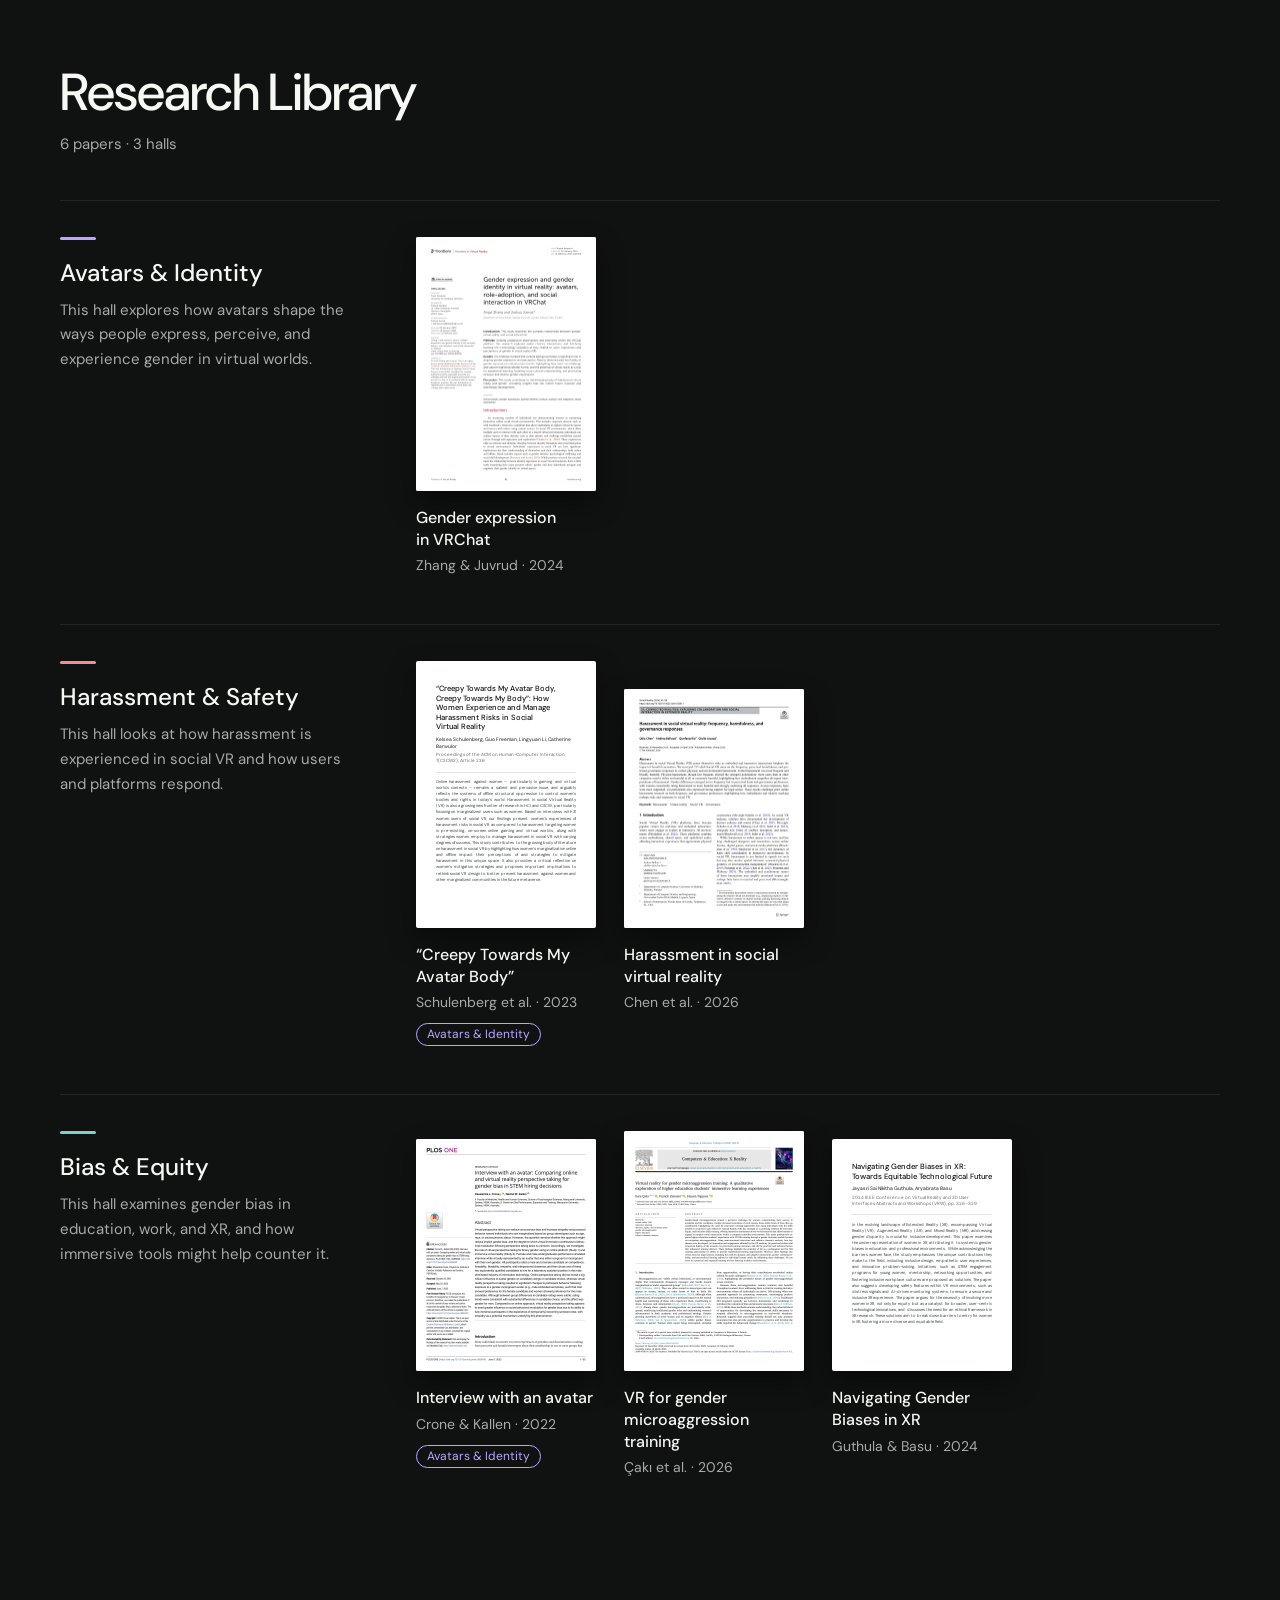
==== index.html @ 7d6eee31 "Publish the Research Library reader, panels and generators The four CC BY papers open as flipbooks. " ====
<!doctype html>
<html lang="en">
<head>
<meta charset="utf-8">
<meta name="viewport" content="width=device-width, initial-scale=1, viewport-fit=cover">
<meta name="robots" content="noindex">
<meta name="color-scheme" content="dark">
<meta name="theme-color" content="#101111">
<title>Research Library</title>
<link rel="icon" href="data:image/svg+xml,%3Csvg xmlns='http://www.w3.org/2000/svg' viewBox='0 0 32 32'%3E%3Crect width='32' height='32' rx='6' fill='%23101111'/%3E%3Cpath d='M8 9h7v14H8zM17 9h7v14h-7z' fill='%23f7f7f4'/%3E%3C/svg%3E">
<link rel="preconnect" href="https://fonts.googleapis.com">
<link rel="preconnect" href="https://fonts.gstatic.com" crossorigin>
<!-- Loaded without blocking scripts; app.js shows a view once the font is ready (or after 500 ms). -->
<link id="font-css" rel="preload" as="style" href="https://fonts.googleapis.com/css2?family=DM+Sans:wght@400;500;600&display=swap" onload="this.onload=null;this.rel='stylesheet'">
<script src="data/papers.js"></script>
<script>
  // A link to a paper hosted here starts fetching its cover and PDF.js while the page loads.
  // Keep the PDF.js URL in step with assets/pdf-pages.js.
  (() => {
    const id = new URLSearchParams(location.search).get('p');
    if (!window.MUSEUM?.papers?.find(paper => paper.id === id)?.pdf) return;
    const hint = (rel, href, extra) => document.head.append(Object.assign(document.createElement('link'), {rel, href}, extra));
    hint('preload', `covers/${id}.webp`, {as: 'image'});
    hint('preconnect', 'https://cdn.jsdelivr.net', {crossOrigin: 'anonymous'});
    hint('modulepreload', 'https://cdn.jsdelivr.net/npm/pdfjs-dist@4.10.38/legacy/build/pdf.min.mjs', {crossOrigin: 'anonymous'});
  })();
</script>
<link rel="stylesheet" href="assets/site.css">
<link rel="modulepreload" href="assets/flipbook.js">
<link rel="modulepreload" href="assets/pdf-pages.js">
<link rel="modulepreload" href="assets/read-mode.js">
<script type="module" src="assets/app.js"></script>
</head>
<body>
<noscript><p class="noscript">The Research Library needs JavaScript to show papers.</p></noscript>

<div id="library" class="library" hidden>
  <header class="library-header">
    <h1>Research Library</h1>
    <p class="library-count"></p>
  </header>
  <div class="halls"></div>
</div>

<div id="notice" class="notice" hidden>
  <h1 class="notice-title"></h1>
  <p class="notice-text"></p>
  <a class="notice-link" href="./">Browse the Research Library</a>
</div>

<div id="reader" class="reader" hidden>
  <header class="toolbar">
    <div class="paper-heading">
      <h1 class="paper-title"></h1>
      <p class="paper-meta"></p>
    </div>
    <div class="pager">
      <button type="button" class="icon-button" data-previous aria-label="Previous page" title="Previous page" aria-disabled="true">
        <svg viewBox="0 0 24 24" aria-hidden="true" focusable="false"><path d="M14.5 5.5 8 12l6.5 6.5"/></svg>
      </button>
      <output class="counter" aria-live="polite" aria-atomic="true"></output>
      <button type="button" class="icon-button" data-next aria-label="Next page" title="Next page" aria-disabled="true">
        <svg viewBox="0 0 24 24" aria-hidden="true" focusable="false"><path d="M9.5 5.5 16 12l-6.5 6.5"/></svg>
      </button>
    </div>
    <div class="actions">
      <button type="button" class="icon-button icon-button--labelled" data-read aria-haspopup="dialog" aria-label="Read mode" title="Read mode" disabled>
        <svg viewBox="0 0 24 24" aria-hidden="true" focusable="false"><circle cx="10.5" cy="10.5" r="6"/><path d="m15 15 5 5M8 10.5h5M10.5 8v5"/></svg>
        <span class="button-label">Read</span>
      </button>
      <button type="button" class="icon-button" data-open-tab aria-label="Open full screen" title="Open full screen" hidden>
        <svg viewBox="0 0 24 24" aria-hidden="true" focusable="false"><path d="M14 4h6v6M20 4l-8.5 8.5M18 14.5V19a1 1 0 0 1-1 1H5a1 1 0 0 1-1-1V7a1 1 0 0 1 1-1h4.5"/></svg>
      </button>
      <button type="button" class="icon-button" data-fullscreen aria-label="Full screen" title="Full screen" aria-pressed="false" hidden>
        <svg class="icon-enter" viewBox="0 0 24 24" aria-hidden="true" focusable="false"><path d="M4 9V4h5M15 4h5v5M20 15v5h-5M9 20H4v-5"/></svg>
        <svg class="icon-exit" viewBox="0 0 24 24" aria-hidden="true" focusable="false"><path d="M9 4v5H4M20 9h-5V4M15 20v-5h5M4 15h5v5"/></svg>
      </button>
      <button type="button" class="icon-button" data-info aria-haspopup="dialog" aria-label="Paper info" title="Paper info">
        <svg viewBox="0 0 24 24" aria-hidden="true" focusable="false"><circle cx="12" cy="12" r="8.5"/><path d="M12 11v5.5M12 7.6v.01"/></svg>
      </button>
      <button type="button" class="icon-button" data-close aria-label="Close" title="Close">
        <svg viewBox="0 0 24 24" aria-hidden="true" focusable="false"><path d="m6 6 12 12M18 6 6 18"/></svg>
      </button>
    </div>
  </header>

  <main class="stage">
    <div class="book"></div>
    <div class="stage-error" role="alert" hidden>
      <p>This paper can’t be shown here right now.</p>
      <a href="#" target="_blank" rel="noopener">Open the original article</a>
    </div>
    <div class="tp-frame" hidden>
      <article class="title-page" aria-labelledby="tp-title">
        <p class="tp-theme"></p>
        <h2 class="tp-title" id="tp-title"></h2>
        <p class="tp-authors"></p>
        <p class="tp-venue"></p>
        <a class="tp-link" href="#" target="_blank" rel="noopener"><span class="tp-link-label"></span><span class="visually-hidden"> (opens in a new tab)</span><svg viewBox="0 0 24 24" aria-hidden="true" focusable="false"><path d="M7 17 17 7M9 7h8v8"/></svg></a>
        <p class="tp-license"></p>
        <div class="tp-abstract"></div>
      </article>
    </div>
  </main>

  <dialog class="read-mode" aria-label="Read mode">
    <div class="rm-bar">
      <p class="rm-position"><span class="rm-position-label">Page</span> <output class="rm-indicator" aria-live="polite" aria-atomic="true"></output></p>
      <div class="rm-zoom-controls">
        <button type="button" class="icon-button" data-zoom-out aria-label="Zoom out" title="Zoom out">
          <svg viewBox="0 0 24 24" aria-hidden="true" focusable="false"><path d="M6 12h12"/></svg>
        </button>
        <output class="rm-zoom" aria-live="polite">Fit</output>
        <button type="button" class="icon-button" data-zoom-in aria-label="Zoom in" title="Zoom in">
          <svg viewBox="0 0 24 24" aria-hidden="true" focusable="false"><path d="M6 12h12M12 6v12"/></svg>
        </button>
      </div>
      <div class="rm-actions">
        <button type="button" class="icon-button" data-read-close aria-label="Close read mode" title="Close read mode">
          <svg viewBox="0 0 24 24" aria-hidden="true" focusable="false"><path d="m6 6 12 12M18 6 6 18"/></svg>
        </button>
      </div>
    </div>
    <div class="rm-scroll" tabindex="0" role="region" aria-label="Pages">
      <div class="rm-column"></div>
    </div>
  </dialog>

  <dialog class="info" aria-labelledby="info-title">
    <div class="info-body">
      <button type="button" class="icon-button info-close" data-info-close aria-label="Close paper info" title="Close">
        <svg viewBox="0 0 24 24" aria-hidden="true" focusable="false"><path d="m6 6 12 12M18 6 6 18"/></svg>
      </button>
      <h2 class="info-title" id="info-title"></h2>
      <p class="info-authors"></p>
      <dl class="info-details">
        <div data-row><dt>Published in</dt><dd class="info-venue"></dd></div>
        <div data-row><dt>Year</dt><dd class="info-year"></dd></div>
        <div data-row><dt>License</dt><dd class="info-license"></dd></div>
      </dl>
      <p class="info-links">
        <a class="info-link" data-original href="#" target="_blank" rel="noopener">Original article</a>
        <a class="info-link" data-download href="#">Download PDF</a>
      </p>
    </div>
  </dialog>

  <div class="toast" role="status" aria-live="polite"></div>
</div>
</body>
</html>
---- assets/site.css ----
:root {
  --bg: #101111;
  --raised: #181a1a;
  --hover: #242727;
  --line: #222525;
  --text: #f7f7f4;
  --muted: #a6aba8;
  --accent: #ef8f9b;
  --paper: #ffffff;
  --paper-ink: #101111;
  --paper-muted: #626764;
  --paper-line: #e2e4e1;
  --sans: 'DM Sans', system-ui, -apple-system, 'Segoe UI', Roboto, Arial, sans-serif;
  --reveal: filter 1000ms cubic-bezier(.2, .65, .3, 1);
  color-scheme: dark;
}

*, *::before, *::after { box-sizing: border-box; }
html {
  background: var(--bg);
  color: var(--text);
  font-family: var(--sans);
  font-size: 16px;
  line-height: 1.5;
  -webkit-text-size-adjust: 100%;
  text-size-adjust: 100%;
}
body { margin: 0; background: var(--bg); }
[hidden] { display: none !important; }
a { color: inherit; }
button { font: inherit; color: inherit; }
:focus-visible { outline: 2px solid var(--accent); outline-offset: 3px; }
.noscript { padding: 40px 24px; text-align: center; color: var(--muted); }
.visually-hidden { position: absolute; width: 1px; height: 1px; overflow: hidden; clip-path: inset(50%); white-space: nowrap; }

/* Buttons */
.icon-button {
  display: inline-flex;
  align-items: center;
  justify-content: center;
  gap: 8px;
  min-width: 44px;
  min-height: 44px;
  padding: 0 10px;
  border: 0;
  border-radius: 4px;
  background: transparent;
  color: inherit;
  cursor: pointer;
  -webkit-tap-highlight-color: transparent;
}
.icon-button svg {
  flex: none;
  width: 22px;
  height: 22px;
  fill: none;
  stroke: currentColor;
  stroke-width: 1.7;
  stroke-linecap: round;
  stroke-linejoin: round;
}
.icon-button:focus-visible { outline-offset: 2px; }
.icon-button:disabled,
.icon-button[aria-disabled="true"] { opacity: .28; cursor: default; }
.icon-button--labelled { padding: 0 14px 0 10px; }
.button-label { font-size: 14px; font-weight: 500; letter-spacing: .01em; }
/* Hover feedback only where the pointer can hover; after a tap it would stick. */
@media (hover: hover) {
  .icon-button:hover { color: var(--accent); background: var(--hover); }
  .icon-button:disabled:hover,
  .icon-button[aria-disabled="true"]:hover { color: inherit; background: transparent; }
}

/* Pill links: the actions of the info dialog, the load error and the not-found page */
.info-link,
.stage-error a,
.notice-link {
  display: inline-flex;
  align-items: center;
  min-height: 44px;
  padding: 0 18px;
  border: 1px solid var(--accent);
  border-radius: 999px;
  color: var(--accent);
  font-size: 14px;
  font-weight: 500;
  text-decoration: none;
}
@media (hover: hover) {
  .info-link:hover,
  .stage-error a:hover,
  .notice-link:hover { background: var(--accent); color: var(--bg); }
}

/* Reader */
html.is-reader,
html.is-reader body { height: 100%; overflow: hidden; overscroll-behavior: none; }
.reader { position: fixed; inset: 0; display: flex; flex-direction: column; background: var(--bg); }
.toolbar,
.rm-bar {
  flex: none;
  display: grid;
  grid-template-columns: minmax(0, 1fr) auto minmax(0, 1fr);
  align-items: center;
  gap: 12px;
  min-height: 60px;
  padding: max(8px, env(safe-area-inset-top)) max(16px, env(safe-area-inset-right)) 8px max(16px, env(safe-area-inset-left));
  background: var(--bg);
  border-bottom: 1px solid var(--line);
}
.paper-heading { grid-column: 1; min-width: 0; }
.paper-title,
.paper-meta { margin: 0; white-space: nowrap; overflow: hidden; text-overflow: ellipsis; }
.paper-title { font-size: 15px; font-weight: 500; line-height: 1.3; }
.paper-meta { margin-top: 2px; font-size: 13px; line-height: 1.3; color: var(--muted); }
.pager { grid-column: 2; display: flex; align-items: center; gap: 4px; }
.counter { min-width: 6.2em; text-align: center; font-size: 15px; font-variant-numeric: tabular-nums; white-space: nowrap; }
.counter.is-status { color: var(--muted); }
.actions { grid-column: 3; display: flex; align-items: center; justify-content: flex-end; gap: 2px; }
[data-fullscreen] .icon-exit,
[data-fullscreen][aria-pressed="true"] .icon-enter { display: none; }
[data-fullscreen][aria-pressed="true"] .icon-exit { display: block; }

.stage { position: relative; flex: 1; min-height: 0; overflow: hidden; }
.book {
  position: absolute;
  left: 0;
  top: 0;
  will-change: transform;
  isolation: isolate;
  pointer-events: none;
  user-select: none;
  -webkit-user-select: none;
  /* Follows the visible outline: single cover, spread, or turning sheet. */
  filter: drop-shadow(0 14px 26px rgba(0, 0, 0, .5));
}
.page { position: absolute; top: 0; width: var(--leaf-width); height: 100%; background: var(--paper); overflow: hidden; }
.page[data-side="left"],
.page[data-side="single"] { left: 0; }
.page[data-side="right"] { left: var(--leaf-width); }
.page canvas { display: block; width: 100%; height: 100%; transition: var(--reveal); }
.page.is-blurred canvas { filter: blur(6px); }
/* Mouse dragging controls only the turning sheet; the book remains anchored. */
.book .page[aria-hidden="false"] { pointer-events: auto; cursor: grab; }
.stage.is-dragging,
.stage.is-dragging .page { cursor: grabbing; }
.leaf { position: absolute; inset: 0; z-index: 2; pointer-events: none; }
.turn-canvas { position: absolute; inset: 0; display: block; width: 100%; height: 100%; }

.stage-error { position: absolute; inset: 0; display: grid; place-content: center; justify-items: center; gap: 14px; padding: 24px; text-align: center; }
.stage-error p { margin: 0; font-size: 17px; }

/* Title page of a paper read at its publisher. app.js sizes the page and sets
   --s, the type scale; a small stage turns it into a plain column. */
html.is-publisher .stage { overflow: hidden auto; overscroll-behavior: contain; scrollbar-width: thin; }
/* Gutters on both sides, so a page that scrolls stays centred like the book's cover. */
html.is-publisher .stage:not(:has(> .is-column)) { scrollbar-gutter: stable both-edges; }
html.is-publisher .stage:focus:not(:focus-visible) { outline: none; }
html.is-publisher .stage:focus-visible { outline-offset: -2px; }
.tp-frame { display: flex; min-height: 100%; padding: 28px 32px; }
.title-page {
  --s: 1;
  flex: none;
  display: flex;
  flex-direction: column;
  margin: auto;
  padding: calc(46px * var(--s)) calc(46px * var(--s)) calc(38px * var(--s));
  background: var(--paper);
  color: var(--paper-ink);
  box-shadow: 0 14px 26px rgba(0, 0, 0, .5);
}
.title-page :focus-visible { outline-color: var(--theme-ink); }
.tp-theme { margin: 0; font-size: max(11px, calc(11.5px * var(--s))); font-weight: 500; line-height: 1.3; letter-spacing: .14em; text-transform: uppercase; color: var(--theme-ink); }
.tp-title { margin: calc(14px * var(--s)) 0 0; font-size: calc(22px * var(--s)); font-weight: 500; line-height: 1.27; text-wrap: pretty; }
.tp-authors { margin: calc(14px * var(--s)) 0 0; font-size: calc(15px * var(--s)); font-weight: 500; line-height: 1.45; }
.tp-venue { margin: calc(3px * var(--s)) 0 0; font-size: max(12px, calc(13.5px * var(--s))); line-height: 1.45; color: var(--paper-muted); text-wrap: pretty; }
.tp-abstract { margin-top: calc(24px * var(--s)); padding-top: calc(22px * var(--s)); border-top: 1px solid var(--paper-line); font-size: calc(15px * var(--s)); line-height: 1.6; }
.tp-abstract p { margin: 0; text-wrap: pretty; }
.tp-abstract p + p { margin-top: .7em; }
.tp-link {
  align-self: flex-start;
  display: inline-flex;
  align-items: center;
  gap: .45em;
  min-height: calc(44px * var(--s));
  margin-top: calc(20px * var(--s));
  padding: 0 calc(15px * var(--s)) 0 calc(18px * var(--s));
  border: 1px solid var(--theme-ink);
  border-radius: 999px;
  color: var(--theme-ink);
  font-size: max(13px, calc(14px * var(--s)));
  font-weight: 500;
  text-decoration: none;
}
.tp-link svg { flex: none; width: 1.2em; height: 1.2em; fill: none; stroke: currentColor; stroke-width: 1.8; stroke-linecap: round; stroke-linejoin: round; }
@media (hover: hover) {
  .tp-link:hover { background: var(--theme-ink); color: var(--paper); }
}
.tp-license { margin: calc(10px * var(--s)) 0 0; font-size: max(11px, calc(12px * var(--s))); line-height: 1.45; color: var(--paper-muted); }
/* The column keeps the book's small-stage gutters and a 640px measure. */
.tp-frame.is-column { padding: 12px 12px 24px; }
.tp-frame.is-column .title-page { flex: 1 1 auto; width: 100%; max-width: 688px; min-width: 0; margin: 0 auto; padding: 26px 24px 32px; }

.toast {
  position: fixed;
  left: 50%;
  bottom: max(24px, calc(env(safe-area-inset-bottom) + 12px));
  z-index: 10;
  max-width: calc(100% - 32px);
  padding: 12px 18px;
  border-radius: 6px;
  background: var(--text);
  color: var(--bg);
  font-size: 14px;
  font-weight: 500;
  box-shadow: 0 10px 30px rgba(0, 0, 0, .4);
  opacity: 0;
  transform: translate(-50%, 8px);
  transition: opacity .2s ease, transform .2s ease;
  pointer-events: none;
}
.toast.is-visible { opacity: 1; transform: translate(-50%, 0); }

/* Read mode */
.read-mode {
  position: fixed;
  inset: 0;
  width: 100%;
  height: 100%;
  max-width: none;
  max-height: none;
  margin: 0;
  padding: 0;
  border: 0;
  overflow: hidden;
  background: #0b0c0c;
  color: var(--text);
}
.read-mode[open] { display: flex; flex-direction: column; }
/* The dialog itself is opaque, so its fade crosses over the book rather than through black. */
.read-mode::backdrop { background: transparent; }
.rm-position { grid-column: 1; margin: 0; font-size: 15px; font-variant-numeric: tabular-nums; white-space: nowrap; }
.rm-position-label { color: var(--muted); }
.rm-zoom-controls { grid-column: 2; display: flex; align-items: center; gap: 4px; }
.rm-zoom { min-width: 4.4em; text-align: center; font-size: 15px; font-variant-numeric: tabular-nums; }
.rm-actions { grid-column: 3; display: flex; justify-content: flex-end; }
.rm-scroll { position: relative; flex: 1; min-height: 0; overflow: auto; overscroll-behavior: contain; }
.rm-scroll:focus:not(:focus-visible) { outline: none; }
/* Inset, so the dialog's edges do not clip it. */
.rm-scroll:focus-visible { outline: 2px solid var(--accent); outline-offset: -2px; }
.rm-column {
  --gutter: 24px;
  display: flex;
  flex-direction: column;
  align-items: center;
  gap: 18px;
  width: max-content;
  min-width: 100%;
  padding: 20px var(--gutter) 56px;
}
.rm-page { position: relative; flex: none; overflow: hidden; background: var(--paper); box-shadow: 0 8px 22px rgba(0, 0, 0, .45); }
/* A page's canvases: one, or tiles when the render exceeds the canvas size limit. */
.rm-sheet { position: absolute; inset: 0; transition: var(--reveal); }
.rm-sheet.is-blurred { filter: blur(6px); }
.rm-canvas { position: absolute; display: block; }

/* PDF.js text layer: transparent text over the page, for selecting, searching and screen readers. */
.textLayer {
  position: absolute;
  inset: 0;
  z-index: 1;
  overflow: clip;
  line-height: 1;
  text-align: initial;
  -webkit-text-size-adjust: none;
  text-size-adjust: none;
  forced-color-adjust: none;
  transform-origin: 0 0;
  caret-color: CanvasText;
}
.textLayer :is(span, br) { position: absolute; color: transparent; white-space: pre; cursor: text; transform-origin: 0% 0%; }
.textLayer span.markedContent { top: 0; height: 0; }
.textLayer ::selection { background: rgba(0, 0, 255, .25); background: color-mix(in srgb, var(--accent) 45%, transparent); }
.textLayer br::selection { background: transparent; }

/* Paper info */
.info {
  width: min(560px, calc(100% - 32px));
  max-height: calc(100% - 32px);
  margin: auto;
  padding: 0;
  border: 1px solid var(--line);
  border-radius: 10px;
  background: var(--raised);
  color: var(--text);
  box-shadow: 0 24px 60px rgba(0, 0, 0, .5);
}
.info::backdrop { background: rgba(5, 6, 6, .66); }
.info-body { position: relative; padding: 28px 28px 26px; }
.info-close { position: absolute; top: 10px; right: 10px; }
.info-title { margin: 0 44px 10px 0; font-size: 20px; font-weight: 500; line-height: 1.35; text-wrap: pretty; }
.info-authors { margin: 0 0 20px; font-size: 15px; line-height: 1.55; color: var(--muted); }
.info-details { display: grid; gap: 10px; margin: 0 0 24px; }
.info-details > div { display: grid; grid-template-columns: 104px minmax(0, 1fr); gap: 12px; }
.info-details dt { padding-top: 2px; font-size: 13px; color: var(--muted); }
.info-details dd { margin: 0; font-size: 15px; line-height: 1.5; overflow-wrap: anywhere; }
.info-details a { color: var(--accent); text-underline-offset: 3px; }
.info-links { display: flex; flex-wrap: wrap; gap: 10px; margin: 0; }

/* Library */
.library { width: min(100% - 64px, 1160px); margin: 0 auto; padding: 64px 0 96px; }
.library-header { margin-bottom: 44px; }
.library-header h1 { margin: 0; font-size: clamp(34px, 4.4vw, 52px); font-weight: 500; line-height: 1.1; letter-spacing: -.02em; }
.library-count { margin: 12px 0 0; font-size: 15px; color: var(--muted); }
.hall { display: grid; grid-template-columns: minmax(220px, 300px) minmax(0, 1fr); gap: 28px 56px; padding: 36px 0 48px; border-top: 1px solid var(--line); }
.hall-head::before { content: ''; display: block; width: 36px; height: 3px; margin-bottom: 18px; border-radius: 2px; background: var(--accent); }
.hall-name { margin: 0 0 10px; font-size: 24px; font-weight: 500; line-height: 1.25; }
.hall-blurb { max-width: 34ch; margin: 0; font-size: 15px; line-height: 1.65; color: var(--muted); }
.cards { display: grid; grid-template-columns: repeat(auto-fill, minmax(176px, 1fr)); gap: 36px 28px; align-items: start; margin: 0; padding: 0; list-style: none; }
.card { display: block; color: inherit; text-decoration: none; }
/* Every cover keeps its page's shape and stands on a shelf of the hall's tallest one, so titles line up. */
.card-shelf { display: flex; align-items: flex-end; aspect-ratio: var(--shelf, .75); }
.card-cover {
  display: block;
  width: 100%;
  overflow: hidden;
  background: var(--paper);
  border-radius: 2px;
  box-shadow: 0 12px 28px rgba(0, 0, 0, .45);
  transition: transform .25s cubic-bezier(.2, .65, .3, 1);
}
.card-cover img { display: block; width: 100%; height: 100%; object-fit: cover; }
/* A typeset first page, for papers without a page image, set at page scale
   like the covers beside it; the abstract fills it as body text. */
.card-page { container-type: inline-size; display: flex; flex-direction: column; height: 100%; padding: 13% 11% 12%; color: var(--paper-ink); }
.card-page > span { display: block; }
.card-page-title { font-size: 5.4cqw; font-weight: 500; line-height: 1.25; text-wrap: pretty; }
.card-page-authors { margin-top: 3.6cqw; font-size: 3.5cqw; line-height: 1.4; }
.card-page-venue { margin-top: 1cqw; font-size: 3.2cqw; line-height: 1.4; color: var(--paper-muted); }
.card-page-abstract { flex: 1 1 0; min-height: 0; overflow: hidden; margin-top: 5cqw; padding-top: 4.5cqw; border-top: 1px solid var(--paper-line); font-size: 2.9cqw; line-height: 1.5; color: #3d4140; text-align: justify; }
.card-title { display: block; margin-top: 16px; font-size: 16px; font-weight: 500; line-height: 1.35; text-wrap: pretty; transition: color .2s ease; }
.card-meta { display: block; margin-top: 5px; font-size: 14px; color: var(--muted); }
.card-chips { display: flex; flex-wrap: wrap; gap: 6px; margin-top: 10px; }
.chip { padding: 1px 10px; border: 1px solid var(--chip); border-radius: 999px; font-size: 12px; line-height: 1.6; color: var(--chip); }
@media (hover: hover) {
  .card:hover .card-cover { transform: translateY(-3px); }
  .card:hover .card-title { color: var(--accent); }
}
.card:focus-visible { outline: none; }
.card:focus-visible .card-cover { outline: 2px solid var(--accent); outline-offset: 4px; }
.reveal { filter: blur(0); transition: var(--reveal); }
.reveal:not(.is-revealed) { filter: blur(6px); }

.notice { min-height: 100vh; min-height: 100dvh; display: grid; place-content: center; justify-items: center; gap: 14px; padding: 32px 24px; text-align: center; }
.notice-title { margin: 0; font-size: 28px; font-weight: 500; }
.notice-text { margin: 0; color: var(--muted); }
.notice-link { margin-top: 8px; }

/* Compact toolbars: icons only */
@media (max-width: 860px), (max-height: 480px) {
  .toolbar,
  .rm-bar { min-height: 52px; gap: 8px; padding-top: max(4px, env(safe-area-inset-top)); padding-bottom: 4px; }
  .button-label { display: none; }
  .icon-button--labelled { padding: 0 10px; }
}
@media (max-width: 600px) {
  .toolbar,
  .rm-bar { gap: 4px; padding-left: max(8px, env(safe-area-inset-left)); padding-right: max(8px, env(safe-area-inset-right)); }
  .icon-button { padding: 0; }
  .pager,
  .actions { gap: 0; }
  .counter { min-width: 5.4em; font-size: 14px; }
  .paper-title { font-size: 14px; }
  .paper-meta { font-size: 12px; }
  .rm-position-label { display: none; }
}
@media (max-width: 560px) {
  .toolbar { grid-template-columns: minmax(0, 1fr) auto auto; }
}
/* Tall phones: the title gets its own line above the pager. */
@media (max-width: 480px) and (min-height: 560px) {
  .toolbar { grid-template-columns: minmax(0, 1fr) auto; grid-template-areas: "heading actions" "pager pager"; row-gap: 0; }
  .paper-heading { grid-area: heading; padding-left: 4px; }
  .actions { grid-area: actions; }
  .pager { grid-area: pager; justify-content: center; }
}
@media (max-width: 760px) {
  .library { width: calc(100% - 40px); padding: 40px 0 64px; }
  .hall { grid-template-columns: minmax(0, 1fr); gap: 20px; padding: 28px 0 36px; }
  .hall-blurb { max-width: none; }
  .cards { grid-template-columns: repeat(2, minmax(0, 1fr)); gap: 28px 18px; }
}

@media (prefers-reduced-motion: reduce) {
  .page canvas,
  .rm-sheet,
  .reveal,
  .card-cover,
  .card-title,
  .toast { transition: none; }
  .page.is-blurred canvas,
  .rm-sheet.is-blurred,
  .reveal:not(.is-revealed) { filter: none; }
}
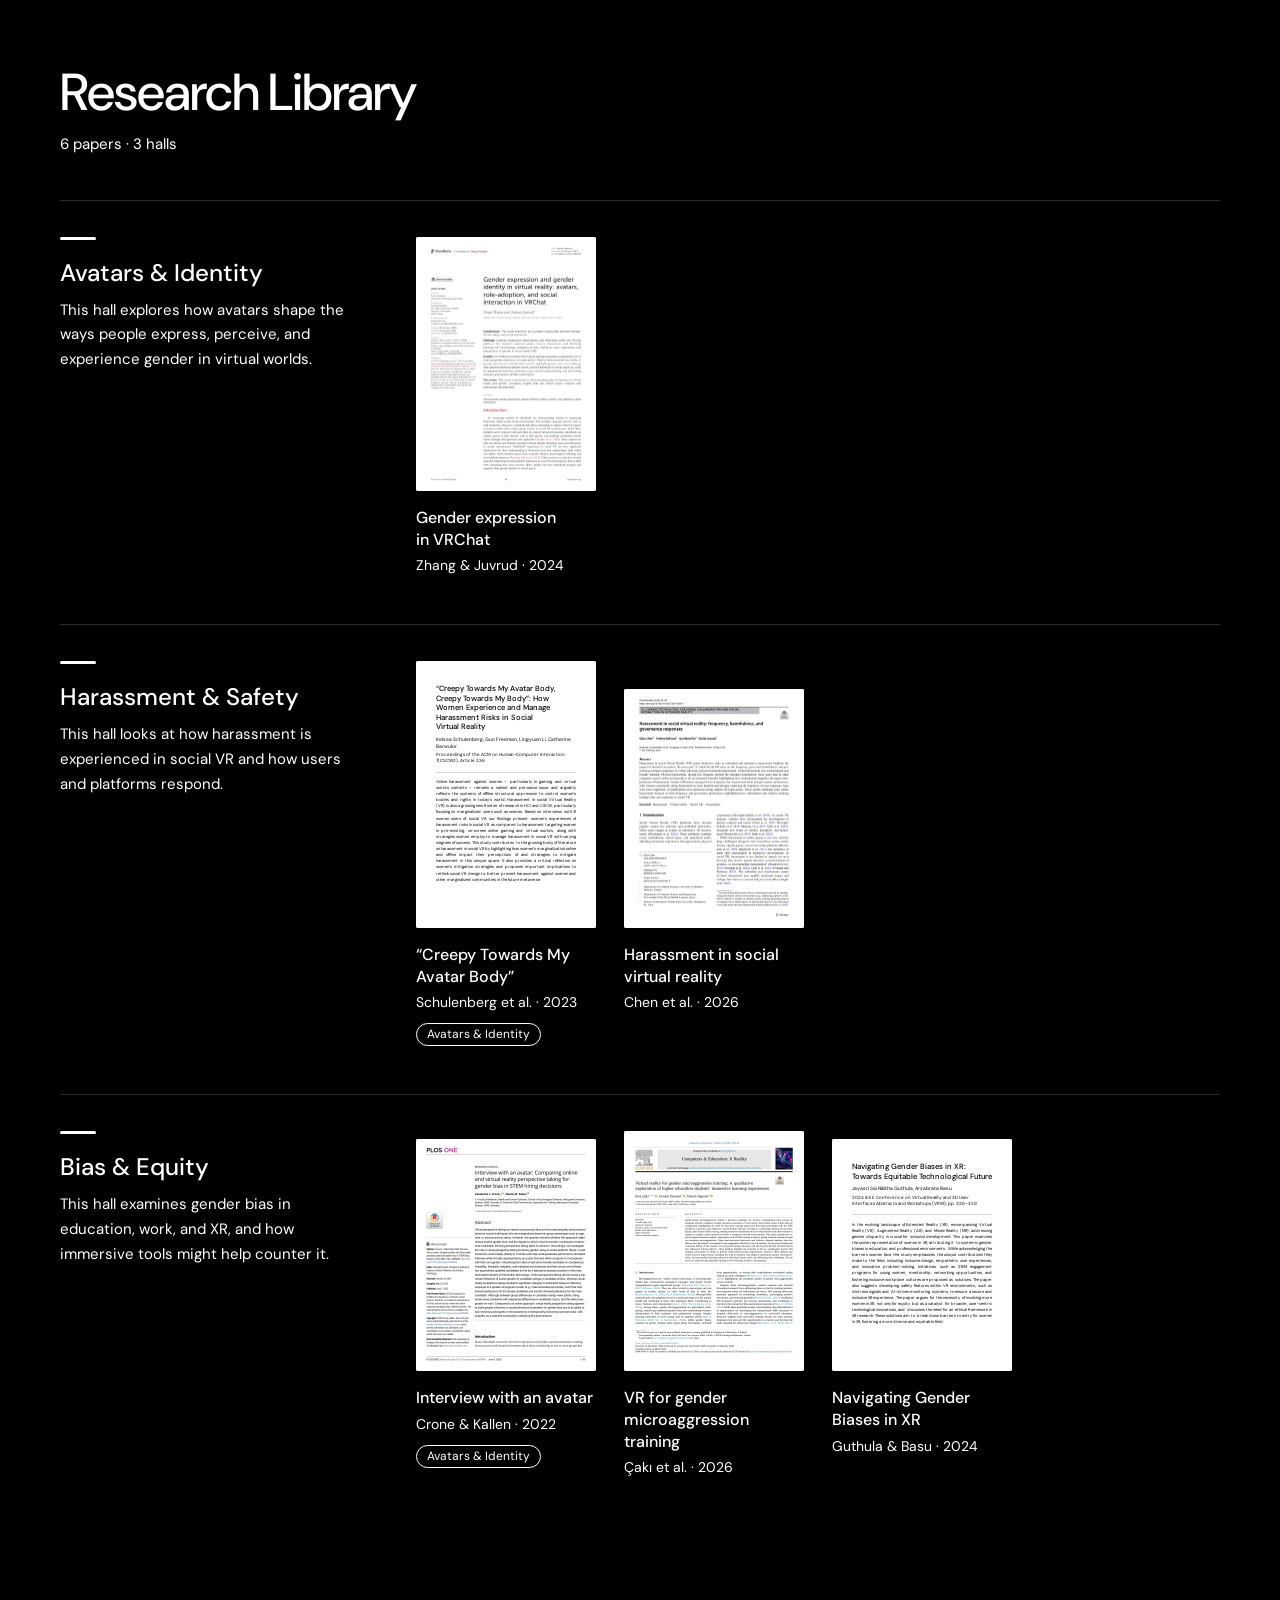
==== commit a4b8dd7b: "Restyle the reader: black page, white text, purple controls The toolbar keeps the paper title on the" ====
--- a/index.html
+++ b/index.html
@@ -5,9 +5,9 @@
 <meta name="viewport" content="width=device-width, initial-scale=1, viewport-fit=cover">
 <meta name="robots" content="noindex">
 <meta name="color-scheme" content="dark">
-<meta name="theme-color" content="#101111">
+<meta name="theme-color" content="#000000">
 <title>Research Library</title>
-<link rel="icon" href="data:image/svg+xml,%3Csvg xmlns='http://www.w3.org/2000/svg' viewBox='0 0 32 32'%3E%3Crect width='32' height='32' rx='6' fill='%23101111'/%3E%3Cpath d='M8 9h7v14H8zM17 9h7v14h-7z' fill='%23f7f7f4'/%3E%3C/svg%3E">
+<link rel="icon" href="data:image/svg+xml,%3Csvg xmlns='http://www.w3.org/2000/svg' viewBox='0 0 32 32'%3E%3Crect width='32' height='32' rx='6' fill='%23000000'/%3E%3Cpath d='M8 9h7v14H8zM17 9h7v14h-7z' fill='%23ffffff'/%3E%3C/svg%3E">
 <link rel="preconnect" href="https://fonts.googleapis.com">
 <link rel="preconnect" href="https://fonts.gstatic.com" crossorigin>
 <!-- Loaded without blocking scripts; app.js shows a view once the font is ready (or after 500 ms). -->
@@ -28,7 +28,6 @@
 <link rel="stylesheet" href="assets/site.css">
 <link rel="modulepreload" href="assets/flipbook.js">
 <link rel="modulepreload" href="assets/pdf-pages.js">
-<link rel="modulepreload" href="assets/read-mode.js">
 <script type="module" src="assets/app.js"></script>
 </head>
 <body>
@@ -54,34 +53,17 @@
       <h1 class="paper-title"></h1>
       <p class="paper-meta"></p>
     </div>
-    <div class="pager">
-      <button type="button" class="icon-button" data-previous aria-label="Previous page" title="Previous page" aria-disabled="true">
-        <svg viewBox="0 0 24 24" aria-hidden="true" focusable="false"><path d="M14.5 5.5 8 12l6.5 6.5"/></svg>
-      </button>
-      <output class="counter" aria-live="polite" aria-atomic="true"></output>
-      <button type="button" class="icon-button" data-next aria-label="Next page" title="Next page" aria-disabled="true">
-        <svg viewBox="0 0 24 24" aria-hidden="true" focusable="false"><path d="M9.5 5.5 16 12l-6.5 6.5"/></svg>
-      </button>
-    </div>
-    <div class="actions">
-      <button type="button" class="icon-button icon-button--labelled" data-read aria-haspopup="dialog" aria-label="Read mode" title="Read mode" disabled>
-        <svg viewBox="0 0 24 24" aria-hidden="true" focusable="false"><circle cx="10.5" cy="10.5" r="6"/><path d="m15 15 5 5M8 10.5h5M10.5 8v5"/></svg>
-        <span class="button-label">Read</span>
-      </button>
-      <button type="button" class="icon-button" data-open-tab aria-label="Open full screen" title="Open full screen" hidden>
-        <svg viewBox="0 0 24 24" aria-hidden="true" focusable="false"><path d="M14 4h6v6M20 4l-8.5 8.5M18 14.5V19a1 1 0 0 1-1 1H5a1 1 0 0 1-1-1V7a1 1 0 0 1 1-1h4.5"/></svg>
-      </button>
-      <button type="button" class="icon-button" data-fullscreen aria-label="Full screen" title="Full screen" aria-pressed="false" hidden>
-        <svg class="icon-enter" viewBox="0 0 24 24" aria-hidden="true" focusable="false"><path d="M4 9V4h5M15 4h5v5M20 15v5h-5M9 20H4v-5"/></svg>
-        <svg class="icon-exit" viewBox="0 0 24 24" aria-hidden="true" focusable="false"><path d="M9 4v5H4M20 9h-5V4M15 20v-5h5M4 15h5v5"/></svg>
-      </button>
-      <button type="button" class="icon-button" data-info aria-haspopup="dialog" aria-label="Paper info" title="Paper info">
-        <svg viewBox="0 0 24 24" aria-hidden="true" focusable="false"><circle cx="12" cy="12" r="8.5"/><path d="M12 11v5.5M12 7.6v.01"/></svg>
-      </button>
-      <button type="button" class="icon-button" data-close aria-label="Close" title="Close">
-        <svg viewBox="0 0 24 24" aria-hidden="true" focusable="false"><path d="m6 6 12 12M18 6 6 18"/></svg>
-      </button>
-    </div>
+    <nav class="actions" aria-label="Paper links">
+      <a class="icon-button" data-download href="#" aria-label="Download PDF" title="Download PDF" hidden>
+        <svg viewBox="0 0 24 24" aria-hidden="true" focusable="false"><path d="M12 4v11M7.5 10.5 12 15l4.5-4.5M5 19.5h14"/></svg>
+      </a>
+      <a class="icon-button" data-doi href="#" target="_blank" rel="noopener" aria-label="Open the article’s DOI page (opens in a new tab)" title="DOI" hidden>
+        <svg viewBox="0 0 24 24" aria-hidden="true" focusable="false"><path d="M10.6 13.4a3.6 3.6 0 0 0 5.1 0l3-3a3.6 3.6 0 0 0-5.1-5.1l-1.3 1.3M13.4 10.6a3.6 3.6 0 0 0-5.1 0l-3 3a3.6 3.6 0 0 0 5.1 5.1l1.3-1.3"/></svg>
+      </a>
+      <a class="icon-button" data-collection href="./" aria-label="View all papers" title="View all papers">
+        <svg viewBox="0 0 24 24" aria-hidden="true" focusable="false"><rect x="4.5" y="4.5" width="6" height="6" rx="1"/><rect x="13.5" y="4.5" width="6" height="6" rx="1"/><rect x="4.5" y="13.5" width="6" height="6" rx="1"/><rect x="13.5" y="13.5" width="6" height="6" rx="1"/></svg>
+      </a>
+    </nav>
   </header>
 
   <main class="stage">
@@ -103,47 +85,18 @@
     </div>
   </main>
 
-  <dialog class="read-mode" aria-label="Read mode">
-    <div class="rm-bar">
-      <p class="rm-position"><span class="rm-position-label">Page</span> <output class="rm-indicator" aria-live="polite" aria-atomic="true"></output></p>
-      <div class="rm-zoom-controls">
-        <button type="button" class="icon-button" data-zoom-out aria-label="Zoom out" title="Zoom out">
-          <svg viewBox="0 0 24 24" aria-hidden="true" focusable="false"><path d="M6 12h12"/></svg>
-        </button>
-        <output class="rm-zoom" aria-live="polite">Fit</output>
-        <button type="button" class="icon-button" data-zoom-in aria-label="Zoom in" title="Zoom in">
-          <svg viewBox="0 0 24 24" aria-hidden="true" focusable="false"><path d="M6 12h12M12 6v12"/></svg>
-        </button>
-      </div>
-      <div class="rm-actions">
-        <button type="button" class="icon-button" data-read-close aria-label="Close read mode" title="Close read mode">
-          <svg viewBox="0 0 24 24" aria-hidden="true" focusable="false"><path d="m6 6 12 12M18 6 6 18"/></svg>
-        </button>
-      </div>
+  <footer class="reader-footer">
+    <div class="pager">
+      <button type="button" class="icon-button" data-previous aria-label="Previous page" title="Previous page" aria-disabled="true">
+        <svg viewBox="0 0 24 24" aria-hidden="true" focusable="false"><path d="M14.5 5.5 8 12l6.5 6.5"/></svg>
+      </button>
+      <output class="counter" aria-live="polite" aria-atomic="true"></output>
+      <button type="button" class="icon-button" data-next aria-label="Next page" title="Next page" aria-disabled="true">
+        <svg viewBox="0 0 24 24" aria-hidden="true" focusable="false"><path d="M9.5 5.5 16 12l-6.5 6.5"/></svg>
+      </button>
     </div>
-    <div class="rm-scroll" tabindex="0" role="region" aria-label="Pages">
-      <div class="rm-column"></div>
-    </div>
-  </dialog>
-
-  <dialog class="info" aria-labelledby="info-title">
-    <div class="info-body">
-      <button type="button" class="icon-button info-close" data-info-close aria-label="Close paper info" title="Close">
-        <svg viewBox="0 0 24 24" aria-hidden="true" focusable="false"><path d="m6 6 12 12M18 6 6 18"/></svg>
-      </button>
-      <h2 class="info-title" id="info-title"></h2>
-      <p class="info-authors"></p>
-      <dl class="info-details">
-        <div data-row><dt>Published in</dt><dd class="info-venue"></dd></div>
-        <div data-row><dt>Year</dt><dd class="info-year"></dd></div>
-        <div data-row><dt>License</dt><dd class="info-license"></dd></div>
-      </dl>
-      <p class="info-links">
-        <a class="info-link" data-original href="#" target="_blank" rel="noopener">Original article</a>
-        <a class="info-link" data-download href="#">Download PDF</a>
-      </p>
-    </div>
-  </dialog>
+    <button type="button" class="back-button" data-back>Back to FRAME</button>
+  </footer>
 
   <div class="toast" role="status" aria-live="polite"></div>
 </div>
--- a/assets/site.css
+++ b/assets/site.css
@@ -1,15 +1,21 @@
 :root {
-  --bg: #101111;
-  --raised: #181a1a;
-  --hover: #242727;
-  --line: #222525;
-  --text: #f7f7f4;
-  --muted: #a6aba8;
-  --accent: #ef8f9b;
+  /* Black background and white text; only buttons and icons are purple (Penny's palette). */
+  --lavender: #B3A1D7;
+  --plum: #2E1756;
+  --bg: #000000;
+  --raised: #000000;
+  --hover: var(--plum);
+  --line: rgba(255, 255, 255, .16);
+  --text: #ffffff;
+  --muted: #ffffff;
+  --accent: var(--lavender);
+  /* Behind a PDF page or cover image, matching the PDF's own white. */
   --paper: #ffffff;
-  --paper-ink: #101111;
-  --paper-muted: #626764;
-  --paper-line: #e2e4e1;
+  /* Typeset sheets (a paper read at its publisher, and its library card): a white page like the PDFs. */
+  --sheet: #ffffff;
+  --sheet-ink: #000000;
+  --sheet-muted: #000000;
+  --sheet-line: rgba(0, 0, 0, .16);
   --sans: 'DM Sans', system-ui, -apple-system, 'Segoe UI', Roboto, Arial, sans-serif;
   --reveal: filter 1000ms cubic-bezier(.2, .65, .3, 1);
   color-scheme: dark;
@@ -45,7 +51,7 @@
   border: 0;
   border-radius: 4px;
   background: transparent;
-  color: inherit;
+  color: var(--accent);
   cursor: pointer;
   -webkit-tap-highlight-color: transparent;
 }
@@ -60,19 +66,17 @@
   stroke-linejoin: round;
 }
 .icon-button:focus-visible { outline-offset: 2px; }
+.icon-button { text-decoration: none; }
 .icon-button:disabled,
-.icon-button[aria-disabled="true"] { opacity: .28; cursor: default; }
-.icon-button--labelled { padding: 0 14px 0 10px; }
-.button-label { font-size: 14px; font-weight: 500; letter-spacing: .01em; }
+.icon-button[aria-disabled="true"] { color: var(--plum); cursor: default; }
 /* Hover feedback only where the pointer can hover; after a tap it would stick. */
 @media (hover: hover) {
   .icon-button:hover { color: var(--accent); background: var(--hover); }
   .icon-button:disabled:hover,
-  .icon-button[aria-disabled="true"]:hover { color: inherit; background: transparent; }
-}
-
-/* Pill links: the actions of the info dialog, the load error and the not-found page */
-.info-link,
+  .icon-button[aria-disabled="true"]:hover { color: var(--plum); background: transparent; }
+}
+
+/* Pill links: the load error and the not-found page */
 .stage-error a,
 .notice-link {
   display: inline-flex;
@@ -87,7 +91,6 @@
   text-decoration: none;
 }
 @media (hover: hover) {
-  .info-link:hover,
   .stage-error a:hover,
   .notice-link:hover { background: var(--accent); color: var(--bg); }
 }
@@ -96,11 +99,10 @@
 html.is-reader,
 html.is-reader body { height: 100%; overflow: hidden; overscroll-behavior: none; }
 .reader { position: fixed; inset: 0; display: flex; flex-direction: column; background: var(--bg); }
-.toolbar,
-.rm-bar {
+.toolbar {
   flex: none;
   display: grid;
-  grid-template-columns: minmax(0, 1fr) auto minmax(0, 1fr);
+  grid-template-columns: minmax(0, 1fr) auto;
   align-items: center;
   gap: 12px;
   min-height: 60px;
@@ -113,13 +115,39 @@
 .paper-meta { margin: 0; white-space: nowrap; overflow: hidden; text-overflow: ellipsis; }
 .paper-title { font-size: 15px; font-weight: 500; line-height: 1.3; }
 .paper-meta { margin-top: 2px; font-size: 13px; line-height: 1.3; color: var(--muted); }
+/* Bottom row: the pager in the middle, Back to FRAME on the right. */
+.reader-footer {
+  flex: none;
+  display: grid;
+  grid-template-columns: minmax(0, 1fr) auto minmax(0, 1fr);
+  align-items: center;
+  gap: 12px;
+  min-height: 60px;
+  padding: 8px max(16px, env(safe-area-inset-right)) max(8px, env(safe-area-inset-bottom)) max(16px, env(safe-area-inset-left));
+}
 .pager { grid-column: 2; display: flex; align-items: center; gap: 4px; }
+.back-button {
+  grid-column: 3;
+  justify-self: end;
+  min-height: 40px;
+  padding: 0 18px;
+  border: 0;
+  border-radius: 4px;
+  background: var(--plum);
+  color: var(--text);
+  font-size: 14px;
+  font-weight: 500;
+  letter-spacing: .01em;
+  white-space: nowrap;
+  cursor: pointer;
+  -webkit-tap-highlight-color: transparent;
+}
+@media (hover: hover) {
+  .back-button:hover { background: var(--lavender); color: #000000; }
+}
 .counter { min-width: 6.2em; text-align: center; font-size: 15px; font-variant-numeric: tabular-nums; white-space: nowrap; }
 .counter.is-status { color: var(--muted); }
-.actions { grid-column: 3; display: flex; align-items: center; justify-content: flex-end; gap: 2px; }
-[data-fullscreen] .icon-exit,
-[data-fullscreen][aria-pressed="true"] .icon-enter { display: none; }
-[data-fullscreen][aria-pressed="true"] .icon-exit { display: block; }
+.actions { grid-column: 2; display: flex; align-items: center; justify-content: flex-end; gap: 2px; }
 
 .stage { position: relative; flex: 1; min-height: 0; overflow: hidden; }
 .book {
@@ -131,8 +159,6 @@
   pointer-events: none;
   user-select: none;
   -webkit-user-select: none;
-  /* Follows the visible outline: single cover, spread, or turning sheet. */
-  filter: drop-shadow(0 14px 26px rgba(0, 0, 0, .5));
 }
 .page { position: absolute; top: 0; width: var(--leaf-width); height: 100%; background: var(--paper); overflow: hidden; }
 .page[data-side="left"],
@@ -165,16 +191,15 @@
   flex-direction: column;
   margin: auto;
   padding: calc(46px * var(--s)) calc(46px * var(--s)) calc(38px * var(--s));
-  background: var(--paper);
-  color: var(--paper-ink);
-  box-shadow: 0 14px 26px rgba(0, 0, 0, .5);
+  background: var(--sheet);
+  color: var(--sheet-ink);
 }
 .title-page :focus-visible { outline-color: var(--theme-ink); }
 .tp-theme { margin: 0; font-size: max(11px, calc(11.5px * var(--s))); font-weight: 500; line-height: 1.3; letter-spacing: .14em; text-transform: uppercase; color: var(--theme-ink); }
 .tp-title { margin: calc(14px * var(--s)) 0 0; font-size: calc(22px * var(--s)); font-weight: 500; line-height: 1.27; text-wrap: pretty; }
 .tp-authors { margin: calc(14px * var(--s)) 0 0; font-size: calc(15px * var(--s)); font-weight: 500; line-height: 1.45; }
-.tp-venue { margin: calc(3px * var(--s)) 0 0; font-size: max(12px, calc(13.5px * var(--s))); line-height: 1.45; color: var(--paper-muted); text-wrap: pretty; }
-.tp-abstract { margin-top: calc(24px * var(--s)); padding-top: calc(22px * var(--s)); border-top: 1px solid var(--paper-line); font-size: calc(15px * var(--s)); line-height: 1.6; }
+.tp-venue { margin: calc(3px * var(--s)) 0 0; font-size: max(12px, calc(13.5px * var(--s))); line-height: 1.45; color: var(--sheet-muted); text-wrap: pretty; }
+.tp-abstract { margin-top: calc(24px * var(--s)); padding-top: calc(22px * var(--s)); border-top: 1px solid var(--sheet-line); font-size: calc(15px * var(--s)); line-height: 1.6; }
 .tp-abstract p { margin: 0; text-wrap: pretty; }
 .tp-abstract p + p { margin-top: .7em; }
 .tp-link {
@@ -194,9 +219,9 @@
 }
 .tp-link svg { flex: none; width: 1.2em; height: 1.2em; fill: none; stroke: currentColor; stroke-width: 1.8; stroke-linecap: round; stroke-linejoin: round; }
 @media (hover: hover) {
-  .tp-link:hover { background: var(--theme-ink); color: var(--paper); }
-}
-.tp-license { margin: calc(10px * var(--s)) 0 0; font-size: max(11px, calc(12px * var(--s))); line-height: 1.45; color: var(--paper-muted); }
+  .tp-link:hover { background: var(--theme-ink); color: var(--sheet); }
+}
+.tp-license { margin: calc(10px * var(--s)) 0 0; font-size: max(11px, calc(12px * var(--s))); line-height: 1.45; color: var(--sheet-muted); }
 /* The column keeps the book's small-stage gutters and a 640px measure. */
 .tp-frame.is-column { padding: 12px 12px 24px; }
 .tp-frame.is-column .title-page { flex: 1 1 auto; width: 100%; max-width: 688px; min-width: 0; margin: 0 auto; padding: 26px 24px 32px; }
@@ -213,56 +238,12 @@
   color: var(--bg);
   font-size: 14px;
   font-weight: 500;
-  box-shadow: 0 10px 30px rgba(0, 0, 0, .4);
   opacity: 0;
   transform: translate(-50%, 8px);
   transition: opacity .2s ease, transform .2s ease;
   pointer-events: none;
 }
 .toast.is-visible { opacity: 1; transform: translate(-50%, 0); }
-
-/* Read mode */
-.read-mode {
-  position: fixed;
-  inset: 0;
-  width: 100%;
-  height: 100%;
-  max-width: none;
-  max-height: none;
-  margin: 0;
-  padding: 0;
-  border: 0;
-  overflow: hidden;
-  background: #0b0c0c;
-  color: var(--text);
-}
-.read-mode[open] { display: flex; flex-direction: column; }
-/* The dialog itself is opaque, so its fade crosses over the book rather than through black. */
-.read-mode::backdrop { background: transparent; }
-.rm-position { grid-column: 1; margin: 0; font-size: 15px; font-variant-numeric: tabular-nums; white-space: nowrap; }
-.rm-position-label { color: var(--muted); }
-.rm-zoom-controls { grid-column: 2; display: flex; align-items: center; gap: 4px; }
-.rm-zoom { min-width: 4.4em; text-align: center; font-size: 15px; font-variant-numeric: tabular-nums; }
-.rm-actions { grid-column: 3; display: flex; justify-content: flex-end; }
-.rm-scroll { position: relative; flex: 1; min-height: 0; overflow: auto; overscroll-behavior: contain; }
-.rm-scroll:focus:not(:focus-visible) { outline: none; }
-/* Inset, so the dialog's edges do not clip it. */
-.rm-scroll:focus-visible { outline: 2px solid var(--accent); outline-offset: -2px; }
-.rm-column {
-  --gutter: 24px;
-  display: flex;
-  flex-direction: column;
-  align-items: center;
-  gap: 18px;
-  width: max-content;
-  min-width: 100%;
-  padding: 20px var(--gutter) 56px;
-}
-.rm-page { position: relative; flex: none; overflow: hidden; background: var(--paper); box-shadow: 0 8px 22px rgba(0, 0, 0, .45); }
-/* A page's canvases: one, or tiles when the render exceeds the canvas size limit. */
-.rm-sheet { position: absolute; inset: 0; transition: var(--reveal); }
-.rm-sheet.is-blurred { filter: blur(6px); }
-.rm-canvas { position: absolute; display: block; }
 
 /* PDF.js text layer: transparent text over the page, for selecting, searching and screen readers. */
 .textLayer {
@@ -280,32 +261,8 @@
 }
 .textLayer :is(span, br) { position: absolute; color: transparent; white-space: pre; cursor: text; transform-origin: 0% 0%; }
 .textLayer span.markedContent { top: 0; height: 0; }
-.textLayer ::selection { background: rgba(0, 0, 255, .25); background: color-mix(in srgb, var(--accent) 45%, transparent); }
+.textLayer ::selection { background: rgba(179, 161, 215, .45); }
 .textLayer br::selection { background: transparent; }
-
-/* Paper info */
-.info {
-  width: min(560px, calc(100% - 32px));
-  max-height: calc(100% - 32px);
-  margin: auto;
-  padding: 0;
-  border: 1px solid var(--line);
-  border-radius: 10px;
-  background: var(--raised);
-  color: var(--text);
-  box-shadow: 0 24px 60px rgba(0, 0, 0, .5);
-}
-.info::backdrop { background: rgba(5, 6, 6, .66); }
-.info-body { position: relative; padding: 28px 28px 26px; }
-.info-close { position: absolute; top: 10px; right: 10px; }
-.info-title { margin: 0 44px 10px 0; font-size: 20px; font-weight: 500; line-height: 1.35; text-wrap: pretty; }
-.info-authors { margin: 0 0 20px; font-size: 15px; line-height: 1.55; color: var(--muted); }
-.info-details { display: grid; gap: 10px; margin: 0 0 24px; }
-.info-details > div { display: grid; grid-template-columns: 104px minmax(0, 1fr); gap: 12px; }
-.info-details dt { padding-top: 2px; font-size: 13px; color: var(--muted); }
-.info-details dd { margin: 0; font-size: 15px; line-height: 1.5; overflow-wrap: anywhere; }
-.info-details a { color: var(--accent); text-underline-offset: 3px; }
-.info-links { display: flex; flex-wrap: wrap; gap: 10px; margin: 0; }
 
 /* Library */
 .library { width: min(100% - 64px, 1160px); margin: 0 auto; padding: 64px 0 96px; }
@@ -313,7 +270,7 @@
 .library-header h1 { margin: 0; font-size: clamp(34px, 4.4vw, 52px); font-weight: 500; line-height: 1.1; letter-spacing: -.02em; }
 .library-count { margin: 12px 0 0; font-size: 15px; color: var(--muted); }
 .hall { display: grid; grid-template-columns: minmax(220px, 300px) minmax(0, 1fr); gap: 28px 56px; padding: 36px 0 48px; border-top: 1px solid var(--line); }
-.hall-head::before { content: ''; display: block; width: 36px; height: 3px; margin-bottom: 18px; border-radius: 2px; background: var(--accent); }
+.hall-head::before { content: ''; display: block; width: 36px; height: 3px; margin-bottom: 18px; border-radius: 2px; background: var(--text); }
 .hall-name { margin: 0 0 10px; font-size: 24px; font-weight: 500; line-height: 1.25; }
 .hall-blurb { max-width: 34ch; margin: 0; font-size: 15px; line-height: 1.65; color: var(--muted); }
 .cards { display: grid; grid-template-columns: repeat(auto-fill, minmax(176px, 1fr)); gap: 36px 28px; align-items: start; margin: 0; padding: 0; list-style: none; }
@@ -326,18 +283,17 @@
   overflow: hidden;
   background: var(--paper);
   border-radius: 2px;
-  box-shadow: 0 12px 28px rgba(0, 0, 0, .45);
   transition: transform .25s cubic-bezier(.2, .65, .3, 1);
 }
 .card-cover img { display: block; width: 100%; height: 100%; object-fit: cover; }
 /* A typeset first page, for papers without a page image, set at page scale
    like the covers beside it; the abstract fills it as body text. */
-.card-page { container-type: inline-size; display: flex; flex-direction: column; height: 100%; padding: 13% 11% 12%; color: var(--paper-ink); }
+.card-page { container-type: inline-size; display: flex; flex-direction: column; height: 100%; padding: 13% 11% 12%; background: var(--sheet); color: var(--sheet-ink); }
 .card-page > span { display: block; }
 .card-page-title { font-size: 5.4cqw; font-weight: 500; line-height: 1.25; text-wrap: pretty; }
 .card-page-authors { margin-top: 3.6cqw; font-size: 3.5cqw; line-height: 1.4; }
-.card-page-venue { margin-top: 1cqw; font-size: 3.2cqw; line-height: 1.4; color: var(--paper-muted); }
-.card-page-abstract { flex: 1 1 0; min-height: 0; overflow: hidden; margin-top: 5cqw; padding-top: 4.5cqw; border-top: 1px solid var(--paper-line); font-size: 2.9cqw; line-height: 1.5; color: #3d4140; text-align: justify; }
+.card-page-venue { margin-top: 1cqw; font-size: 3.2cqw; line-height: 1.4; color: var(--sheet-muted); }
+.card-page-abstract { flex: 1 1 0; min-height: 0; overflow: hidden; margin-top: 5cqw; padding-top: 4.5cqw; border-top: 1px solid var(--sheet-line); font-size: 2.9cqw; line-height: 1.5; color: var(--sheet-ink); text-align: justify; }
 .card-title { display: block; margin-top: 16px; font-size: 16px; font-weight: 500; line-height: 1.35; text-wrap: pretty; transition: color .2s ease; }
 .card-meta { display: block; margin-top: 5px; font-size: 14px; color: var(--muted); }
 .card-chips { display: flex; flex-wrap: wrap; gap: 6px; margin-top: 10px; }
@@ -356,33 +312,28 @@
 .notice-text { margin: 0; color: var(--muted); }
 .notice-link { margin-top: 8px; }
 
-/* Compact toolbars: icons only */
+/* Compact bars */
 @media (max-width: 860px), (max-height: 480px) {
   .toolbar,
-  .rm-bar { min-height: 52px; gap: 8px; padding-top: max(4px, env(safe-area-inset-top)); padding-bottom: 4px; }
-  .button-label { display: none; }
-  .icon-button--labelled { padding: 0 10px; }
+  .reader-footer { min-height: 52px; gap: 8px; padding-top: max(4px, env(safe-area-inset-top)); padding-bottom: 4px; }
+  .reader-footer { padding-top: 4px; padding-bottom: max(4px, env(safe-area-inset-bottom)); }
 }
 @media (max-width: 600px) {
   .toolbar,
-  .rm-bar { gap: 4px; padding-left: max(8px, env(safe-area-inset-left)); padding-right: max(8px, env(safe-area-inset-right)); }
+  .reader-footer { gap: 4px; padding-left: max(8px, env(safe-area-inset-left)); padding-right: max(8px, env(safe-area-inset-right)); }
   .icon-button { padding: 0; }
   .pager,
   .actions { gap: 0; }
   .counter { min-width: 5.4em; font-size: 14px; }
   .paper-title { font-size: 14px; }
   .paper-meta { font-size: 12px; }
-  .rm-position-label { display: none; }
-}
-@media (max-width: 560px) {
-  .toolbar { grid-template-columns: minmax(0, 1fr) auto auto; }
-}
-/* Tall phones: the title gets its own line above the pager. */
-@media (max-width: 480px) and (min-height: 560px) {
-  .toolbar { grid-template-columns: minmax(0, 1fr) auto; grid-template-areas: "heading actions" "pager pager"; row-gap: 0; }
-  .paper-heading { grid-area: heading; padding-left: 4px; }
-  .actions { grid-area: actions; }
-  .pager { grid-area: pager; justify-content: center; }
+  .back-button { padding: 0 14px; }
+}
+/* Narrow phones: the pager moves to the left so it never meets the button. */
+@media (max-width: 420px) {
+  .reader-footer { grid-template-columns: minmax(0, 1fr) auto; }
+  .pager { grid-column: 1; }
+  .back-button { grid-column: 2; }
 }
 @media (max-width: 760px) {
   .library { width: calc(100% - 40px); padding: 40px 0 64px; }
@@ -393,12 +344,10 @@
 
 @media (prefers-reduced-motion: reduce) {
   .page canvas,
-  .rm-sheet,
   .reveal,
   .card-cover,
   .card-title,
   .toast { transition: none; }
   .page.is-blurred canvas,
-  .rm-sheet.is-blurred,
   .reveal:not(.is-revealed) { filter: none; }
 }
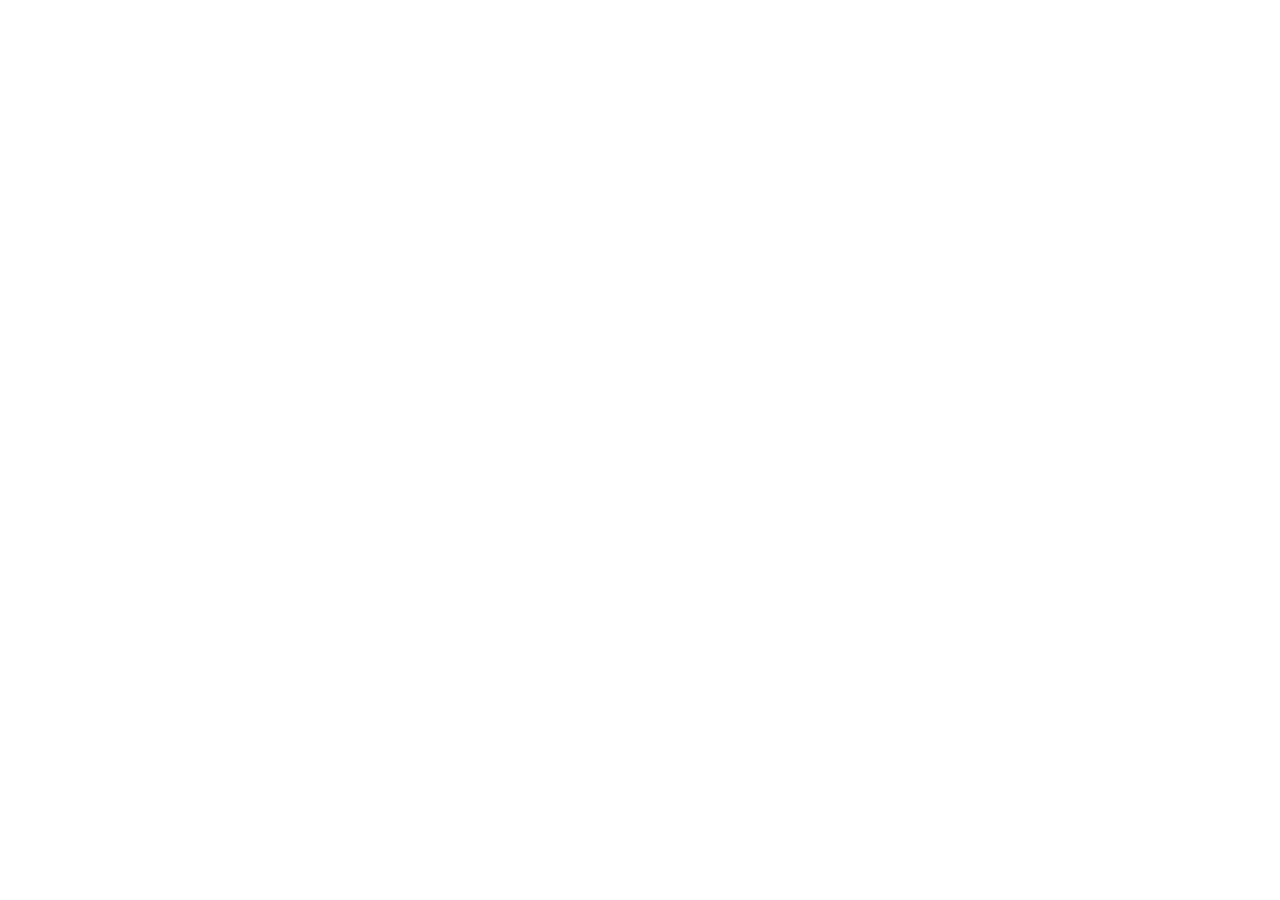
==== commit 67f62a2f: "Hand the collection homepage to the XR Women Research Library The view-all button now opens https://" ====
--- a/index.html
+++ b/index.html
@@ -7,6 +7,10 @@
 <meta name="color-scheme" content="dark">
 <meta name="theme-color" content="#000000">
 <title>Research Library</title>
+<script>
+  // The collection's homepage is the XR Women Research Library; this site only reads single papers.
+  if (!new URLSearchParams(location.search).get('p')) location.replace('https://abbyabbyzzz.github.io/xr-women-library/');
+</script>
 <link rel="icon" href="data:image/svg+xml,%3Csvg xmlns='http://www.w3.org/2000/svg' viewBox='0 0 32 32'%3E%3Crect width='32' height='32' rx='6' fill='%23000000'/%3E%3Cpath d='M8 9h7v14H8zM17 9h7v14h-7z' fill='%23ffffff'/%3E%3C/svg%3E">
 <link rel="preconnect" href="https://fonts.googleapis.com">
 <link rel="preconnect" href="https://fonts.gstatic.com" crossorigin>
@@ -28,23 +32,16 @@
 <link rel="stylesheet" href="assets/site.css">
 <link rel="modulepreload" href="assets/flipbook.js">
 <link rel="modulepreload" href="assets/pdf-pages.js">
+<link rel="modulepreload" href="assets/read-mode.js">
 <script type="module" src="assets/app.js"></script>
 </head>
 <body>
 <noscript><p class="noscript">The Research Library needs JavaScript to show papers.</p></noscript>
 
-<div id="library" class="library" hidden>
-  <header class="library-header">
-    <h1>Research Library</h1>
-    <p class="library-count"></p>
-  </header>
-  <div class="halls"></div>
-</div>
-
 <div id="notice" class="notice" hidden>
   <h1 class="notice-title"></h1>
   <p class="notice-text"></p>
-  <a class="notice-link" href="./">Browse the Research Library</a>
+  <a class="notice-link" href="https://abbyabbyzzz.github.io/xr-women-library/">Browse the Research Library</a>
 </div>
 
 <div id="reader" class="reader" hidden>
@@ -60,7 +57,7 @@
       <a class="icon-button" data-doi href="#" target="_blank" rel="noopener" aria-label="Open the article’s DOI page (opens in a new tab)" title="DOI" hidden>
         <svg viewBox="0 0 24 24" aria-hidden="true" focusable="false"><path d="M10.6 13.4a3.6 3.6 0 0 0 5.1 0l3-3a3.6 3.6 0 0 0-5.1-5.1l-1.3 1.3M13.4 10.6a3.6 3.6 0 0 0-5.1 0l-3 3a3.6 3.6 0 0 0 5.1 5.1l1.3-1.3"/></svg>
       </a>
-      <a class="icon-button" data-collection href="./" aria-label="View all papers" title="View all papers">
+      <a class="icon-button" data-collection href="https://abbyabbyzzz.github.io/xr-women-library/" target="_blank" rel="noopener" aria-label="View all papers in the XR Women Research Library (opens in a new tab)" title="View all papers">
         <svg viewBox="0 0 24 24" aria-hidden="true" focusable="false"><rect x="4.5" y="4.5" width="6" height="6" rx="1"/><rect x="13.5" y="4.5" width="6" height="6" rx="1"/><rect x="4.5" y="13.5" width="6" height="6" rx="1"/><rect x="13.5" y="13.5" width="6" height="6" rx="1"/></svg>
       </a>
     </nav>
@@ -86,6 +83,15 @@
   </main>
 
   <footer class="reader-footer">
+    <div class="zoom" role="group" aria-label="Page size">
+      <button type="button" class="icon-button" data-book-zoom-out aria-label="Make pages smaller" title="Smaller" disabled>
+        <svg viewBox="0 0 24 24" aria-hidden="true" focusable="false"><path d="M6 12h12"/></svg>
+      </button>
+      <output class="zoom-level" aria-live="polite">Fit</output>
+      <button type="button" class="icon-button" data-book-zoom-in aria-label="Make pages bigger" title="Bigger">
+        <svg viewBox="0 0 24 24" aria-hidden="true" focusable="false"><path d="M6 12h12M12 6v12"/></svg>
+      </button>
+    </div>
     <div class="pager">
       <button type="button" class="icon-button" data-previous aria-label="Previous page" title="Previous page" aria-disabled="true">
         <svg viewBox="0 0 24 24" aria-hidden="true" focusable="false"><path d="M14.5 5.5 8 12l6.5 6.5"/></svg>
@@ -94,9 +100,35 @@
       <button type="button" class="icon-button" data-next aria-label="Next page" title="Next page" aria-disabled="true">
         <svg viewBox="0 0 24 24" aria-hidden="true" focusable="false"><path d="M9.5 5.5 16 12l-6.5 6.5"/></svg>
       </button>
+      <button type="button" class="icon-button" data-read aria-haspopup="dialog" aria-label="Zoom in to read" title="Zoom in to read" disabled>
+        <svg viewBox="0 0 24 24" aria-hidden="true" focusable="false"><circle cx="10.5" cy="10.5" r="6"/><path d="m15 15 5 5M8 10.5h5M10.5 8v5"/></svg>
+      </button>
     </div>
     <button type="button" class="back-button" data-back>Back to FRAME</button>
   </footer>
+
+  <dialog class="read-mode" aria-label="Read mode">
+    <div class="rm-bar">
+      <p class="rm-position"><span class="rm-position-label">Page</span> <output class="rm-indicator" aria-live="polite" aria-atomic="true"></output></p>
+      <div class="rm-zoom-controls">
+        <button type="button" class="icon-button" data-zoom-out aria-label="Zoom out" title="Zoom out">
+          <svg viewBox="0 0 24 24" aria-hidden="true" focusable="false"><path d="M6 12h12"/></svg>
+        </button>
+        <output class="rm-zoom" aria-live="polite">Fit</output>
+        <button type="button" class="icon-button" data-zoom-in aria-label="Zoom in" title="Zoom in">
+          <svg viewBox="0 0 24 24" aria-hidden="true" focusable="false"><path d="M6 12h12M12 6v12"/></svg>
+        </button>
+      </div>
+      <div class="rm-actions">
+        <button type="button" class="icon-button" data-read-close aria-label="Close read mode" title="Close read mode">
+          <svg viewBox="0 0 24 24" aria-hidden="true" focusable="false"><path d="m6 6 12 12M18 6 6 18"/></svg>
+        </button>
+      </div>
+    </div>
+    <div class="rm-scroll" tabindex="0" role="region" aria-label="Pages">
+      <div class="rm-column"></div>
+    </div>
+  </dialog>
 
   <div class="toast" role="status" aria-live="polite"></div>
 </div>
--- a/assets/site.css
+++ b/assets/site.css
@@ -11,7 +11,7 @@
   --accent: var(--lavender);
   /* Behind a PDF page or cover image, matching the PDF's own white. */
   --paper: #ffffff;
-  /* Typeset sheets (a paper read at its publisher, and its library card): a white page like the PDFs. */
+  /* The typeset title page of a paper read at its publisher: a white page like the PDFs. */
   --sheet: #ffffff;
   --sheet-ink: #000000;
   --sheet-muted: #000000;
@@ -126,6 +126,8 @@
   padding: 8px max(16px, env(safe-area-inset-right)) max(8px, env(safe-area-inset-bottom)) max(16px, env(safe-area-inset-left));
 }
 .pager { grid-column: 2; display: flex; align-items: center; gap: 4px; }
+.zoom { grid-column: 1; justify-self: start; display: flex; align-items: center; gap: 4px; }
+.zoom-level { min-width: 3.4em; text-align: center; font-size: 15px; font-variant-numeric: tabular-nums; }
 .back-button {
   grid-column: 3;
   justify-self: end;
@@ -150,6 +152,12 @@
 .actions { grid-column: 2; display: flex; align-items: center; justify-content: flex-end; gap: 2px; }
 
 .stage { position: relative; flex: 1; min-height: 0; overflow: hidden; }
+/* A zoomed book scrolls inside the stage; the spacer sets how far. */
+.stage.is-zoomed { overflow: auto; overscroll-behavior: contain; scrollbar-color: var(--plum) var(--bg); }
+.stage-spacer { position: absolute; left: 0; top: 0; width: 1px; height: 1px; visibility: hidden; pointer-events: none; }
+.stage.is-zoomed .book .page[aria-hidden="false"] { cursor: grab; }
+.stage.is-panning,
+.stage.is-panning .page { cursor: grabbing; }
 .book {
   position: absolute;
   left: 0;
@@ -245,6 +253,59 @@
 }
 .toast.is-visible { opacity: 1; transform: translate(-50%, 0); }
 
+/* Read mode: every page in one scrolling column, with zoom */
+.read-mode {
+  position: fixed;
+  inset: 0;
+  width: 100%;
+  height: 100%;
+  max-width: none;
+  max-height: none;
+  margin: 0;
+  padding: 0;
+  border: 0;
+  overflow: hidden;
+  background: var(--bg);
+  color: var(--text);
+}
+.read-mode[open] { display: flex; flex-direction: column; }
+/* The dialog itself is opaque, so its fade crosses over the book rather than through black. */
+.read-mode::backdrop { background: transparent; }
+.rm-bar {
+  flex: none;
+  display: grid;
+  grid-template-columns: minmax(0, 1fr) auto minmax(0, 1fr);
+  align-items: center;
+  gap: 12px;
+  min-height: 60px;
+  padding: max(8px, env(safe-area-inset-top)) max(16px, env(safe-area-inset-right)) 8px max(16px, env(safe-area-inset-left));
+  background: var(--bg);
+  border-bottom: 1px solid var(--line);
+}
+.rm-position { grid-column: 1; margin: 0; font-size: 15px; font-variant-numeric: tabular-nums; white-space: nowrap; }
+.rm-zoom-controls { grid-column: 2; display: flex; align-items: center; gap: 4px; }
+.rm-zoom { min-width: 4.4em; text-align: center; font-size: 15px; font-variant-numeric: tabular-nums; }
+.rm-actions { grid-column: 3; display: flex; justify-content: flex-end; }
+.rm-scroll { position: relative; flex: 1; min-height: 0; overflow: auto; overscroll-behavior: contain; }
+.rm-scroll:focus:not(:focus-visible) { outline: none; }
+/* Inset, so the dialog's edges do not clip it. */
+.rm-scroll:focus-visible { outline: 2px solid var(--accent); outline-offset: -2px; }
+.rm-column {
+  --gutter: 24px;
+  display: flex;
+  flex-direction: column;
+  align-items: center;
+  gap: 18px;
+  width: max-content;
+  min-width: 100%;
+  padding: 20px var(--gutter) 56px;
+}
+.rm-page { position: relative; flex: none; overflow: hidden; background: var(--paper); }
+/* A page's canvases: one, or tiles when the render exceeds the canvas size limit. */
+.rm-sheet { position: absolute; inset: 0; transition: var(--reveal); }
+.rm-sheet.is-blurred { filter: blur(6px); }
+.rm-canvas { position: absolute; display: block; }
+
 /* PDF.js text layer: transparent text over the page, for selecting, searching and screen readers. */
 .textLayer {
   position: absolute;
@@ -264,49 +325,6 @@
 .textLayer ::selection { background: rgba(179, 161, 215, .45); }
 .textLayer br::selection { background: transparent; }
 
-/* Library */
-.library { width: min(100% - 64px, 1160px); margin: 0 auto; padding: 64px 0 96px; }
-.library-header { margin-bottom: 44px; }
-.library-header h1 { margin: 0; font-size: clamp(34px, 4.4vw, 52px); font-weight: 500; line-height: 1.1; letter-spacing: -.02em; }
-.library-count { margin: 12px 0 0; font-size: 15px; color: var(--muted); }
-.hall { display: grid; grid-template-columns: minmax(220px, 300px) minmax(0, 1fr); gap: 28px 56px; padding: 36px 0 48px; border-top: 1px solid var(--line); }
-.hall-head::before { content: ''; display: block; width: 36px; height: 3px; margin-bottom: 18px; border-radius: 2px; background: var(--text); }
-.hall-name { margin: 0 0 10px; font-size: 24px; font-weight: 500; line-height: 1.25; }
-.hall-blurb { max-width: 34ch; margin: 0; font-size: 15px; line-height: 1.65; color: var(--muted); }
-.cards { display: grid; grid-template-columns: repeat(auto-fill, minmax(176px, 1fr)); gap: 36px 28px; align-items: start; margin: 0; padding: 0; list-style: none; }
-.card { display: block; color: inherit; text-decoration: none; }
-/* Every cover keeps its page's shape and stands on a shelf of the hall's tallest one, so titles line up. */
-.card-shelf { display: flex; align-items: flex-end; aspect-ratio: var(--shelf, .75); }
-.card-cover {
-  display: block;
-  width: 100%;
-  overflow: hidden;
-  background: var(--paper);
-  border-radius: 2px;
-  transition: transform .25s cubic-bezier(.2, .65, .3, 1);
-}
-.card-cover img { display: block; width: 100%; height: 100%; object-fit: cover; }
-/* A typeset first page, for papers without a page image, set at page scale
-   like the covers beside it; the abstract fills it as body text. */
-.card-page { container-type: inline-size; display: flex; flex-direction: column; height: 100%; padding: 13% 11% 12%; background: var(--sheet); color: var(--sheet-ink); }
-.card-page > span { display: block; }
-.card-page-title { font-size: 5.4cqw; font-weight: 500; line-height: 1.25; text-wrap: pretty; }
-.card-page-authors { margin-top: 3.6cqw; font-size: 3.5cqw; line-height: 1.4; }
-.card-page-venue { margin-top: 1cqw; font-size: 3.2cqw; line-height: 1.4; color: var(--sheet-muted); }
-.card-page-abstract { flex: 1 1 0; min-height: 0; overflow: hidden; margin-top: 5cqw; padding-top: 4.5cqw; border-top: 1px solid var(--sheet-line); font-size: 2.9cqw; line-height: 1.5; color: var(--sheet-ink); text-align: justify; }
-.card-title { display: block; margin-top: 16px; font-size: 16px; font-weight: 500; line-height: 1.35; text-wrap: pretty; transition: color .2s ease; }
-.card-meta { display: block; margin-top: 5px; font-size: 14px; color: var(--muted); }
-.card-chips { display: flex; flex-wrap: wrap; gap: 6px; margin-top: 10px; }
-.chip { padding: 1px 10px; border: 1px solid var(--chip); border-radius: 999px; font-size: 12px; line-height: 1.6; color: var(--chip); }
-@media (hover: hover) {
-  .card:hover .card-cover { transform: translateY(-3px); }
-  .card:hover .card-title { color: var(--accent); }
-}
-.card:focus-visible { outline: none; }
-.card:focus-visible .card-cover { outline: 2px solid var(--accent); outline-offset: 4px; }
-.reveal { filter: blur(0); transition: var(--reveal); }
-.reveal:not(.is-revealed) { filter: blur(6px); }
-
 .notice { min-height: 100vh; min-height: 100dvh; display: grid; place-content: center; justify-items: center; gap: 14px; padding: 32px 24px; text-align: center; }
 .notice-title { margin: 0; font-size: 28px; font-weight: 500; }
 .notice-text { margin: 0; color: var(--muted); }
@@ -315,11 +333,13 @@
 /* Compact bars */
 @media (max-width: 860px), (max-height: 480px) {
   .toolbar,
+  .rm-bar,
   .reader-footer { min-height: 52px; gap: 8px; padding-top: max(4px, env(safe-area-inset-top)); padding-bottom: 4px; }
   .reader-footer { padding-top: 4px; padding-bottom: max(4px, env(safe-area-inset-bottom)); }
 }
 @media (max-width: 600px) {
   .toolbar,
+  .rm-bar,
   .reader-footer { gap: 4px; padding-left: max(8px, env(safe-area-inset-left)); padding-right: max(8px, env(safe-area-inset-right)); }
   .icon-button { padding: 0; }
   .pager,
@@ -328,6 +348,8 @@
   .paper-title { font-size: 14px; }
   .paper-meta { font-size: 12px; }
   .back-button { padding: 0 14px; }
+  .rm-position-label { display: none; }
+  .zoom { display: none; }
 }
 /* Narrow phones: the pager moves to the left so it never meets the button. */
 @media (max-width: 420px) {
@@ -335,19 +357,10 @@
   .pager { grid-column: 1; }
   .back-button { grid-column: 2; }
 }
-@media (max-width: 760px) {
-  .library { width: calc(100% - 40px); padding: 40px 0 64px; }
-  .hall { grid-template-columns: minmax(0, 1fr); gap: 20px; padding: 28px 0 36px; }
-  .hall-blurb { max-width: none; }
-  .cards { grid-template-columns: repeat(2, minmax(0, 1fr)); gap: 28px 18px; }
-}
-
 @media (prefers-reduced-motion: reduce) {
   .page canvas,
-  .reveal,
-  .card-cover,
-  .card-title,
+  .rm-sheet,
   .toast { transition: none; }
   .page.is-blurred canvas,
-  .reveal:not(.is-revealed) { filter: none; }
-}
+  .rm-sheet.is-blurred { filter: none; }
+}
